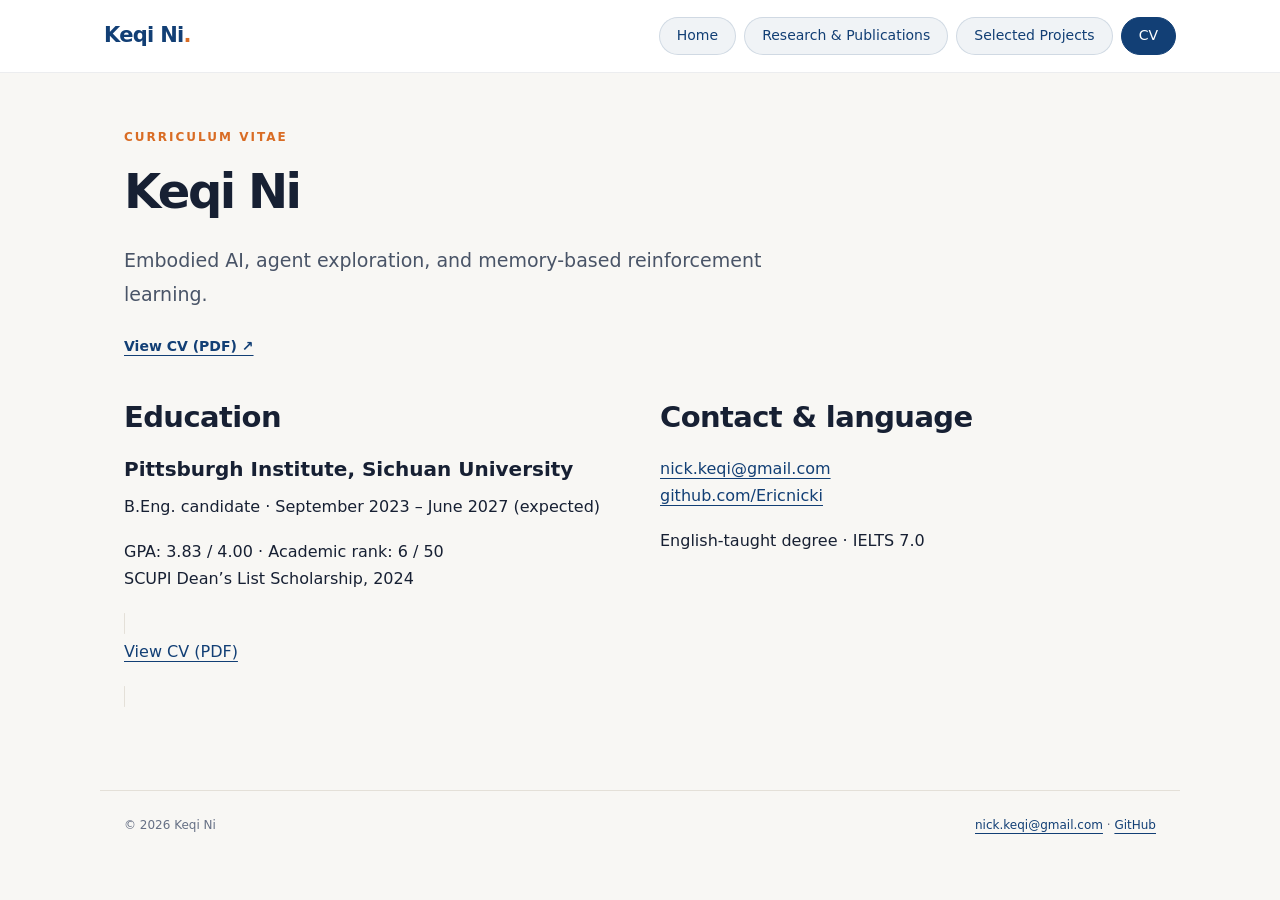
==== cv.html @ 898fedbd "Publish Keqi Ni academic website and selected research code" ====
<!doctype html><html lang="en"><head><meta charset="utf-8"><meta name="viewport" content="width=device-width,initial-scale=1"><title>CV | Keqi Ni</title><meta name="description" content="Keqi Ni — agent exploration, LLM-guided policy learning, and memory-based reinforcement learning for adaptation."><meta name="theme-color" content="#123f75"><link rel="icon" href="assets/favicon.svg" type="image/svg+xml"><link rel="stylesheet" href="style.css"></head><body><a class="skip" href="#main">Skip to content</a><header><nav aria-label="Main navigation"><a class="brand" href="index.html">Keqi Ni<span>.</span></a><div class="navlinks"><a href="index.html">Home</a><a href="research.html">Research & Publications</a><a href="project.html">Selected Projects</a><a href="cv.html" class="active" aria-current="page">CV</a></div></nav></header><main id="main"><div class="intro"><p class="eyebrow">Curriculum vitae</p><h1>Keqi Ni</h1><p class="lead">Embodied AI, agent exploration, and memory-based reinforcement learning.</p><div class="actions"><a class="text-link" href="assets/CV_Keqi_Ni.pdf">View CV (PDF) ↗</a></div></div><div class="two-col"><div><h2>Education</h2><h3>Pittsburgh Institute, Sichuan University</h3><p>B.Eng. candidate · September 2023 – June 2027 (expected)</p><p>GPA: 3.83 / 4.00 · Academic rank: 6 / 50<br>SCUPI Dean’s List Scholarship, 2024</p></div><div><h2>Contact & language</h2><p><a href="mailto:nick.keqi@gmail.com">nick.keqi@gmail.com</a><br><a href="https://github.com/Ericnicki">github.com/Ericnicki</a></p><p>English-taught degree · IELTS 7.0</p></div></div><object class="pdf" data="assets/CV_Keqi_Ni.pdf" type="application/pdf" aria-label="Keqi Ni one-page curriculum vitae"><p><a href="assets/CV_Keqi_Ni.pdf">View CV (PDF)</a></p></object></main><footer><span>© 2026 Keqi Ni</span><span><a href="mailto:nick.keqi@gmail.com">nick.keqi@gmail.com</a> · <a href="https://github.com/Ericnicki">GitHub</a></span></footer></body></html>
---- style.css ----
:root{--navy:#172033;--blue:#123f75;--orange:#d96c24;--gold:#f3b45b;--muted:#667085;--bg:#f8f7f4;--line:#e4e0d8}*{box-sizing:border-box}html{scroll-behavior:smooth}body{margin:0;background:var(--bg);color:var(--navy);font:16px/1.7 Inter,Aptos,"Segoe UI",system-ui,sans-serif}a{color:var(--blue);text-underline-offset:4px}a:hover{color:#9d4a12}header{position:sticky;top:0;z-index:10;background:#fffffff5;backdrop-filter:blur(12px);border-bottom:1px solid #17203314}nav{max-width:1120px;margin:auto;display:flex;align-items:center;justify-content:space-between;gap:20px;padding:17px 24px}.brand{font-size:21px;font-weight:800;text-decoration:none;letter-spacing:-.7px}.brand span{color:var(--orange)}.navlinks{display:flex;gap:8px;flex-wrap:wrap}.navlinks a{font-size:14px;text-decoration:none;border-radius:24px;background:#123f7510;border:1px solid #123f7524;padding:6px 17px;white-space:nowrap}.navlinks a.active,.navlinks a:hover{background:var(--blue);border-color:var(--blue);color:white}main{max-width:1080px;margin:0 auto;padding:54px 24px 80px}.eyebrow{font-size:12px;font-weight:750;letter-spacing:2px;text-transform:uppercase;color:var(--orange);margin:0 0 18px}h1{font-size:clamp(38px,5.5vw,66px);letter-spacing:-2.5px;line-height:1.12;margin:0 0 24px;font-weight:800}h1 em{font-style:normal;color:var(--blue)}h2{font-size:29px;line-height:1.3;letter-spacing:-.6px;margin:0 0 18px}h3{font-size:20px;line-height:1.4;margin:0 0 10px}p{margin:0 0 18px}.lead{font-size:19px;line-height:1.8;color:#495467;max-width:670px}.hero{display:grid;grid-template-columns:1.2fr .8fr;gap:60px;align-items:center;padding:18px 0 62px}.hero-graphic{padding:24px;background:white;border:1px solid var(--line);border-radius:12px;box-shadow:0 10px 24px #1720330b}.hero-graphic svg{display:block;width:100%;height:auto}.hero-graphic p{font-size:12px;letter-spacing:1.3px;text-transform:uppercase;color:var(--muted);margin:12px 0 0}.actions{display:flex;gap:10px;flex-wrap:wrap;margin-top:24px}.button{display:inline-flex;text-decoration:none;align-items:center;gap:12px;padding:10px 19px;font-size:14px;font-weight:650;border-radius:6px;border:1px solid #123f7533;color:var(--blue);background:white}.button.primary{color:white;background:var(--blue)}.button:hover{background:#e8edf3;color:var(--blue)}.button.primary:hover{background:#21548d;color:white}.rule{border:0;border-top:1px solid var(--line);margin:0 0 46px}section+section{margin-top:54px}.section-head{display:flex;justify-content:space-between;align-items:baseline;gap:20px}.muted,.caption{color:var(--muted)}.caption{font-size:13px;line-height:1.6;margin-top:10px}.grid3{display:grid;grid-template-columns:repeat(3,1fr);gap:28px}.interest{border-top:3px solid var(--blue);padding-top:22px}.interest:nth-child(2){border-color:var(--orange)}.interest:nth-child(3){border-color:var(--gold)}.interest p{color:var(--muted);font-size:15px}.small-label{font-size:12px;letter-spacing:1.3px;font-weight:750;text-transform:uppercase;color:var(--orange)}.project-feature{display:grid;grid-template-columns:1fr 1fr;gap:32px;padding:28px;background:white;border:1px solid var(--line);border-radius:9px}.project-feature img{width:100%;border-radius:5px;align-self:center}.pub{display:grid;grid-template-columns:82px 1fr;gap:22px;padding:27px 0;border-top:1px solid var(--line)}.pub .year{font-size:22px;color:var(--orange);font-weight:700}.pub h3{font-size:19px}.pub p{font-size:14px;margin-bottom:7px;color:var(--muted)}.pub strong{color:var(--navy)}.pub .venue{color:var(--blue);font-weight:600}.tag{font-size:11px;padding:3px 8px;margin-left:8px;background:#123f750c;color:var(--blue);border-radius:20px;white-space:nowrap}.intro{max-width:780px;margin-bottom:40px}.intro h1{font-size:48px}.project-title{max-width:880px}video{display:block;width:100%;aspect-ratio:1.6;background:#111a29;border-radius:7px}.video-grid{display:grid;grid-template-columns:1fr 1fr;gap:30px}.video-card h3{font-size:17px}.video-card p{font-size:13px;color:var(--muted)}.video-card{background:white;border:1px solid var(--line);border-radius:9px;padding:17px}.video-card video{margin-bottom:14px}.data-box{background:white;padding:28px;border:1px solid var(--line);border-radius:8px}.table-wrap{overflow:auto}table{border-collapse:collapse;width:100%;font-size:14px;text-align:left}th{font-size:12px;color:var(--muted);font-weight:650;background:#f8f7f4}td,th{padding:13px 16px;border-bottom:1px solid var(--line)}tr.highlight td{color:var(--blue);font-weight:700}aside.note{margin:24px 0;padding:17px 22px;border-left:3px solid var(--orange);background:#fff4e9;font-size:14px;color:#66503c}.two-col{display:grid;grid-template-columns:1fr 1fr;gap:40px}.timeline{border-left:2px solid var(--line);padding-left:24px}.timeline article{margin-bottom:30px}.timeline .date{font-size:12px;color:var(--orange);font-weight:700}.timeline p{color:var(--muted);font-size:14px}.pdf{width:100%;height:900px;border:1px solid var(--line);border-radius:8px;background:white;margin-top:30px}footer{border-top:1px solid var(--line);padding:24px;max-width:1080px;margin:auto;display:flex;justify-content:space-between;gap:16px;font-size:12px;color:var(--muted)}.skip{position:absolute;left:15px;top:-80px;background:white;padding:8px}.skip:focus{top:10px;z-index:20}a:focus-visible{outline:3px solid var(--orange);outline-offset:4px}.project-meta{display:flex;gap:20px;flex-wrap:wrap;font-size:13px;color:var(--muted);margin-bottom:30px}.overview-stat{font-size:14px;padding:18px 0;border-top:1px solid var(--line);margin-top:25px}.overview-stat strong{font-size:25px;color:var(--blue);margin-right:8px}.text-link{font-size:14px;font-weight:650}.cv-summary{margin-top:35px;padding:25px;background:white;border:1px solid var(--line);border-radius:8px}@media(max-width:760px){nav{align-items:flex-start;flex-direction:column;gap:12px;padding:14px 20px}.navlinks{gap:6px}.navlinks a{font-size:12px;padding:5px 11px}main{padding:34px 20px 55px}.hero{grid-template-columns:1fr;gap:30px;padding-bottom:38px}.hero-graphic{max-width:460px}.grid3,.two-col,.project-feature,.video-grid{grid-template-columns:1fr;gap:24px}.intro h1{font-size:36px;letter-spacing:-1.5px}.pub{grid-template-columns:55px 1fr;gap:12px}.pub h3{font-size:17px}.section-head{display:block}footer{flex-direction:column;gap:5px}.pdf{height:650px}h1{letter-spacing:-1.8px}.data-box{padding:18px}td,th{padding:10px}}
.profile-home{display:grid;grid-template-columns:230px 1fr;gap:56px;align-items:center;padding:18px 0 20px}.portrait{width:230px;height:285px;object-fit:cover;object-position:50% 65%;border-radius:10px}.profile-home h1{font-size:48px;margin-bottom:27px}.profile-home h2{font-size:19px}.institutions article+article{margin-top:22px}.institutions h3{font-size:18px;margin:4px 0}.institutions p{font-size:14px;color:var(--muted);margin:0}.project-jump{display:flex;gap:12px;padding:0 0 28px;margin-bottom:35px;border-bottom:1px solid var(--line)}.project-jump a{font-size:14px;text-decoration:none;padding:6px 14px;background:#123f7510;border-radius:22px}.spaced{margin-top:38px}.metric-grid{display:grid;grid-template-columns:repeat(3,1fr);gap:18px}.metric-grid article{padding:23px;border:1px solid var(--line);background:white;border-radius:8px}.metric-grid strong{display:block;font-size:31px;color:var(--blue)}.metric-grid span{font-size:13px;color:var(--muted)}.curve{margin:28px 0;padding:16px;border:1px solid var(--line);border-radius:8px;background:white}.curve img{display:block;width:100%;height:auto}.curve figcaption{font-size:13px;color:var(--muted);margin-top:12px}.thesis{font-size:15px;overflow-wrap:anywhere}.thesis h1{font-size:30px;letter-spacing:-.7px}.thesis h2{font-size:23px;margin-top:32px}.thesis h3{font-size:18px;margin-top:22px}.thesis table{display:block;overflow-x:auto;margin:20px 0}.thesis pre{overflow-x:auto;background:#f0eeea;padding:14px;font-size:12px}.thesis-preview{border:1px solid var(--line);padding:20px;border-radius:8px;background:white;margin-top:28px}.thesis-preview summary{color:var(--blue);font-weight:700;cursor:pointer}.thesis-preview[open] summary{margin-bottom:22px}#ttt,#jepa{scroll-margin-top:150px}@media(max-width:760px){.profile-home{grid-template-columns:1fr;gap:25px}.portrait{width:190px;height:235px}.profile-home h1{font-size:40px}.metric-grid{grid-template-columns:1fr}.metric-grid article{padding:15px 20px}.project-jump{flex-wrap:wrap}.curve{padding:8px}.profile-home h2{font-size:21px}}
/* Selected Projects: readable research stories, evidence, and architecture. */
.project-intro{max-width:930px;margin-bottom:32px}.project-intro h1{font-size:clamp(35px,4.6vw,52px);line-height:1.14}.project-overview{display:grid;grid-template-columns:1fr 1fr;gap:22px;margin-bottom:30px}.overview-card{padding:27px;text-decoration:none;background:white;border:1px solid var(--line);border-top:3px solid var(--blue);border-radius:9px;transition:box-shadow .18s,transform .18s}.overview-card:nth-child(2){border-top-color:var(--orange)}.overview-card:hover{box-shadow:0 10px 26px #1720330c;transform:translateY(-2px);color:var(--navy)}.overview-card h2{font-size:23px;margin:9px 0 12px}.overview-card p{font-size:14px;color:var(--muted)}.overview-link{font-size:13px;font-weight:700;color:var(--blue)}.project-heading{max-width:850px}.featured-project{padding-top:52px;border-top:1px solid var(--line)}.featured-project h2{font-size:36px;line-height:1.18}.research-story{display:grid;grid-template-columns:1fr 1fr;gap:38px;margin:32px 0}.research-story h3{font-size:21px;margin:10px 0 14px}.research-story p{font-size:15px;color:#495467}.architecture-card{margin:36px 0;background:white;border:1px solid var(--line);border-radius:12px;overflow:hidden;box-shadow:0 8px 24px #17203306}.architecture-heading{padding:25px 26px 16px;display:flex;gap:20px;align-items:center;justify-content:space-between}.architecture-heading h3{font-size:23px;margin:7px 0 0}.architecture-tabs{display:flex;flex-wrap:wrap;gap:8px;padding:0 26px 23px;border-bottom:1px solid var(--line)}.architecture-tabs button{border:1px solid #123f7526;background:#f5f7fa;border-radius:22px;padding:9px 17px;color:var(--blue);font:inherit;font-size:13px;font-weight:600;line-height:1.3;cursor:pointer}.architecture-tabs button[aria-selected=true]{color:white;background:var(--blue);border-color:var(--blue)}.architecture-tabs button:focus-visible{outline:3px solid var(--orange);outline-offset:3px}.arch-viewport{overflow-x:auto;overscroll-behavior-x:contain}.architecture-image{display:block;width:100%;height:auto}.diagram-description,.architecture-card>.caption{padding:0 26px;margin:0 0 17px;font-size:14px;color:#495467}.diagram-expand{font-size:12px;font-weight:650;white-space:nowrap}.architecture-card [role=tabpanel]>.diagram-expand{display:inline-block;margin:0 26px 23px}.architecture-scroll-hint{display:none;font-size:12px;color:var(--muted);padding:0 26px 17px;margin:0}.method-facts{display:grid;grid-template-columns:repeat(4,1fr);gap:18px;margin:28px 0}.method-facts>div{border-top:2px solid #123f7526;padding-top:17px}.method-facts strong{display:block;color:var(--blue);font-size:22px}.method-facts span{font-size:12px;color:var(--muted)}.technical-details{background:#fff;border:1px solid var(--line);padding:19px 23px;border-radius:8px;margin:26px 0}.technical-details summary{font-weight:650;color:var(--blue);cursor:pointer}.technical-details[open] summary{margin-bottom:20px}.technical-details table{min-width:650px}.technical-details td:first-child{font-weight:600;white-space:nowrap}.project-results{display:grid;grid-template-columns:.7fr 1.3fr;gap:30px;align-items:start;margin:40px 0 20px}.project-results h3{font-size:28px}.project-results p{font-size:14px;color:var(--muted)}.project-results table{background:white}.project-results th[scope=row],.ood-comparison th[scope=row]{background:transparent;font-size:13px;color:var(--navy);font-weight:500}.project-results .highlight th,.ood-comparison .highlight th{color:var(--blue);font-weight:700}.project-resources{border-top:1px solid var(--line);padding-top:27px;margin-top:34px}.project-resources p{max-width:760px;color:var(--muted);font-size:15px}.project-resources .actions{align-items:center}.ood-comparison{border:1px solid #123f7526;border-radius:10px;overflow:hidden;background:white;margin:32px 0}.comparison-heading{background:#edf3fa;padding:24px 26px 18px}.comparison-heading h3{font-size:25px;color:var(--blue)}.comparison-heading p{font-size:14px;margin-bottom:7px}.ood-comparison>.caption{padding:14px 23px 17px;margin:0}.ood-comparison table{min-width:630px}.ood-comparison td strong{color:var(--navy)}[role=tabpanel][hidden]{display:none!important}@media(max-width:760px){.project-overview,.research-story,.project-results{grid-template-columns:1fr;gap:22px}.overview-card{padding:23px}.featured-project h2{font-size:29px}.architecture-heading{padding:21px 18px 14px;display:block}.architecture-heading h3{font-size:21px}.architecture-heading>.diagram-expand{display:block;margin-top:12px}.architecture-tabs{padding:0 18px 17px;gap:6px}.architecture-tabs button{padding:8px 10px;font-size:12px}.architecture-image{min-width:850px}.architecture-scroll-hint{display:block}.diagram-description,.architecture-card>.caption{padding:0 18px}.method-facts{grid-template-columns:1fr 1fr}.project-results{margin-top:30px}.project-results table{min-width:540px}.comparison-heading{padding:21px 19px}.comparison-heading h3{font-size:23px}.technical-details{padding:18px}.project-intro h1{font-size:35px}}

.idea-strip,.problem-statement{padding:23px 26px;background:#edf3fa;border-left:3px solid var(--blue);border-radius:0 8px 8px 0;margin:27px 0}.idea-strip p,.problem-statement p{font-size:15px;color:#495467;margin:10px 0 0}.problem-statement h3{margin:8px 0 12px}.idea-strip .small-label{color:var(--blue)}

.chinese-name{display:inline-block;font-size:.55em;letter-spacing:0;font-weight:500;color:var(--muted);margin-left:12px;vertical-align:middle}@media(max-width:760px){.chinese-name{margin-left:9px}}
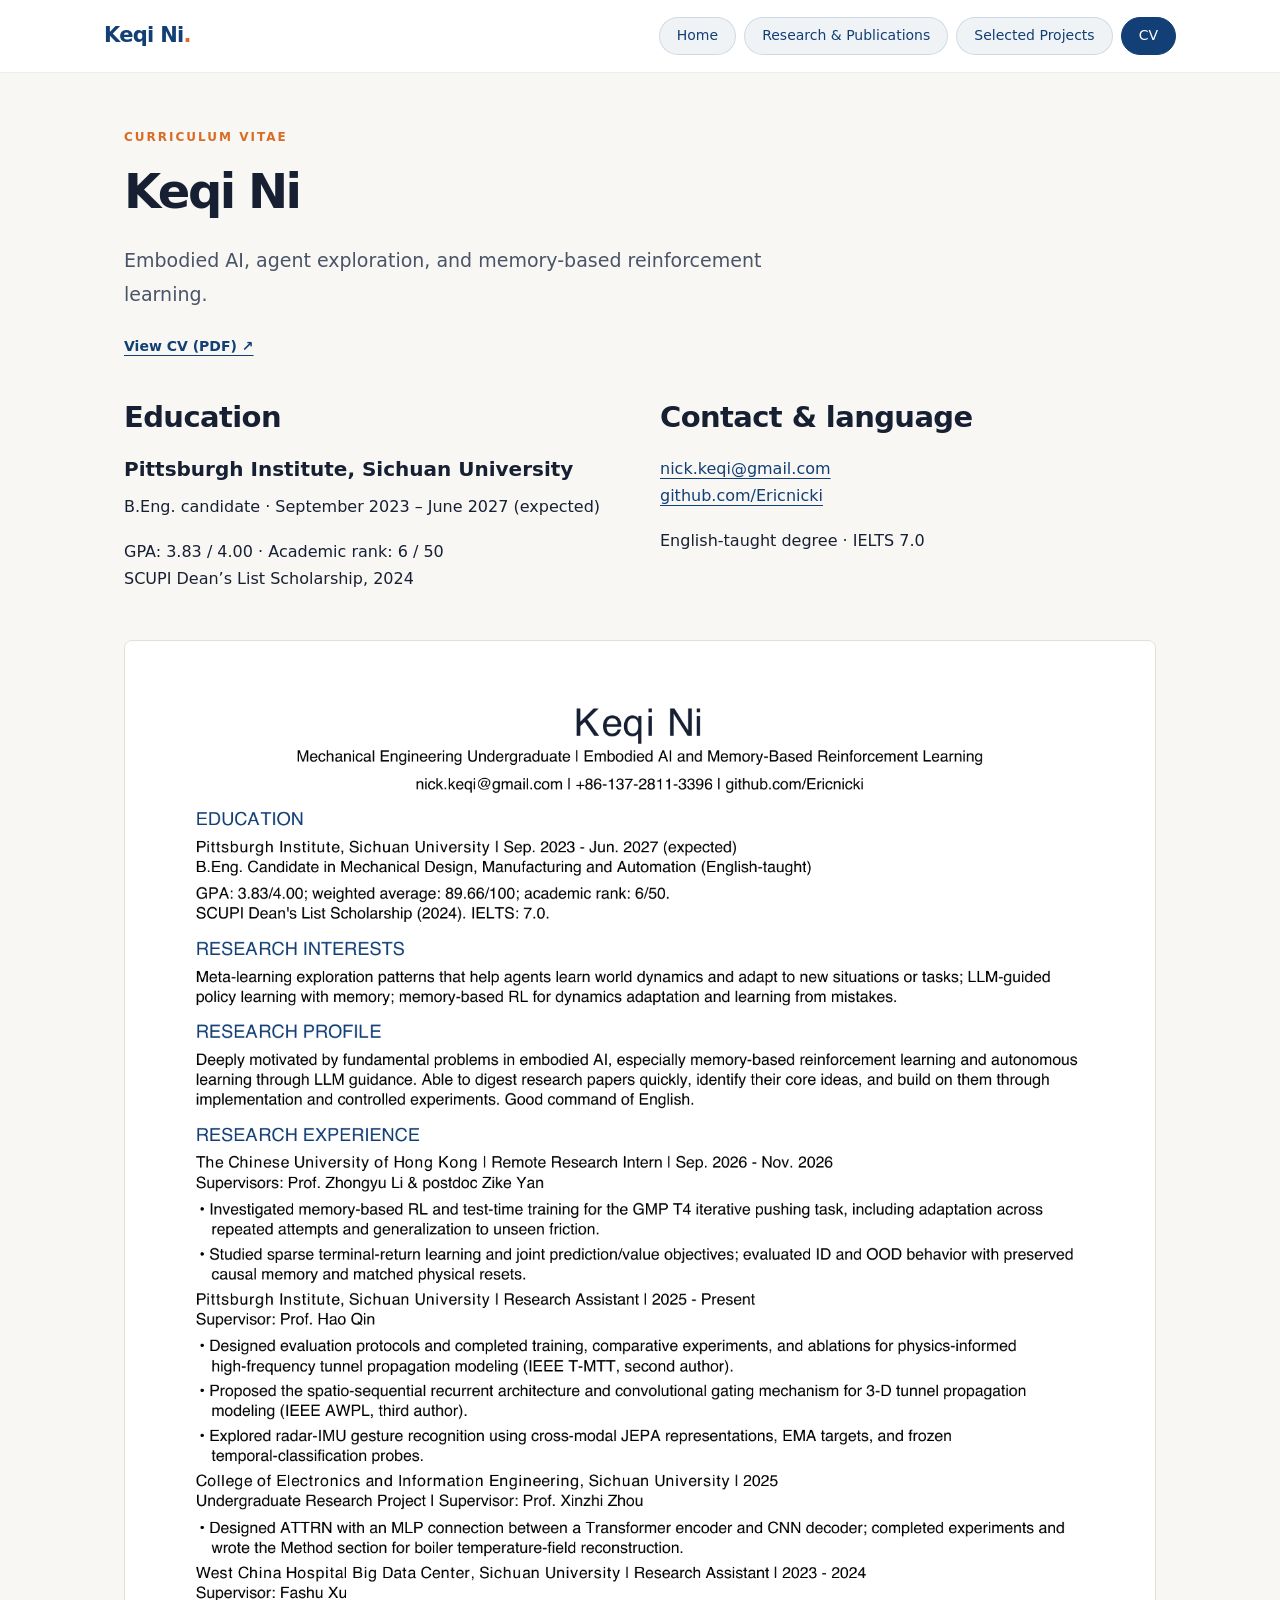
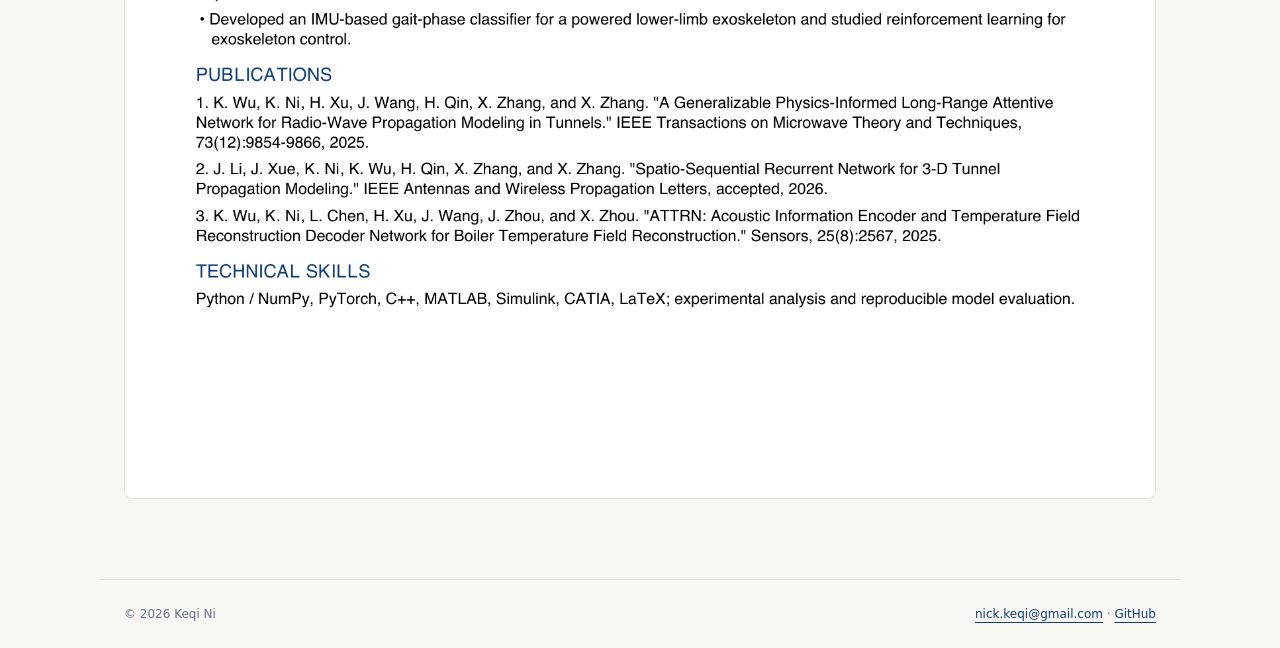
==== commit c68987b1: "Refine bio and research order, add result controls and fix CV display" ====
--- a/cv.html
+++ b/cv.html
@@ -1 +1 @@
-<!doctype html><html lang="en"><head><meta charset="utf-8"><meta name="viewport" content="width=device-width,initial-scale=1"><title>CV | Keqi Ni</title><meta name="description" content="Keqi Ni — agent exploration, LLM-guided policy learning, and memory-based reinforcement learning for adaptation."><meta name="theme-color" content="#123f75"><link rel="icon" href="assets/favicon.svg" type="image/svg+xml"><link rel="stylesheet" href="style.css"></head><body><a class="skip" href="#main">Skip to content</a><header><nav aria-label="Main navigation"><a class="brand" href="index.html">Keqi Ni<span>.</span></a><div class="navlinks"><a href="index.html">Home</a><a href="research.html">Research & Publications</a><a href="project.html">Selected Projects</a><a href="cv.html" class="active" aria-current="page">CV</a></div></nav></header><main id="main"><div class="intro"><p class="eyebrow">Curriculum vitae</p><h1>Keqi Ni</h1><p class="lead">Embodied AI, agent exploration, and memory-based reinforcement learning.</p><div class="actions"><a class="text-link" href="assets/CV_Keqi_Ni.pdf">View CV (PDF) ↗</a></div></div><div class="two-col"><div><h2>Education</h2><h3>Pittsburgh Institute, Sichuan University</h3><p>B.Eng. candidate · September 2023 – June 2027 (expected)</p><p>GPA: 3.83 / 4.00 · Academic rank: 6 / 50<br>SCUPI Dean’s List Scholarship, 2024</p></div><div><h2>Contact & language</h2><p><a href="mailto:nick.keqi@gmail.com">nick.keqi@gmail.com</a><br><a href="https://github.com/Ericnicki">github.com/Ericnicki</a></p><p>English-taught degree · IELTS 7.0</p></div></div><object class="pdf" data="assets/CV_Keqi_Ni.pdf" type="application/pdf" aria-label="Keqi Ni one-page curriculum vitae"><p><a href="assets/CV_Keqi_Ni.pdf">View CV (PDF)</a></p></object></main><footer><span>© 2026 Keqi Ni</span><span><a href="mailto:nick.keqi@gmail.com">nick.keqi@gmail.com</a> · <a href="https://github.com/Ericnicki">GitHub</a></span></footer></body></html>+<!doctype html><html lang="en"><head><meta charset="utf-8"><meta name="viewport" content="width=device-width,initial-scale=1"><title>CV | Keqi Ni</title><meta name="description" content="Keqi Ni — agent exploration, LLM-guided policy learning, and memory-based reinforcement learning for adaptation."><meta name="theme-color" content="#123f75"><link rel="icon" href="assets/favicon.svg" type="image/svg+xml"><link rel="stylesheet" href="style.css"></head><body><a class="skip" href="#main">Skip to content</a><header><nav aria-label="Main navigation"><a class="brand" href="index.html">Keqi Ni<span>.</span></a><div class="navlinks"><a href="index.html">Home</a><a href="research.html">Research & Publications</a><a href="project.html">Selected Projects</a><a href="cv.html" class="active" aria-current="page">CV</a></div></nav></header><main id="main"><div class="intro"><p class="eyebrow">Curriculum vitae</p><h1>Keqi Ni</h1><p class="lead">Embodied AI, agent exploration, and memory-based reinforcement learning.</p><div class="actions"><a class="text-link" href="assets/CV_Keqi_Ni.pdf">View CV (PDF) ↗</a></div></div><div class="two-col"><div><h2>Education</h2><h3>Pittsburgh Institute, Sichuan University</h3><p>B.Eng. candidate · September 2023 – June 2027 (expected)</p><p>GPA: 3.83 / 4.00 · Academic rank: 6 / 50<br>SCUPI Dean’s List Scholarship, 2024</p></div><div><h2>Contact & language</h2><p><a href="mailto:nick.keqi@gmail.com">nick.keqi@gmail.com</a><br><a href="https://github.com/Ericnicki">github.com/Ericnicki</a></p><p>English-taught degree · IELTS 7.0</p></div></div><img class="cv-preview" src="assets/cv-preview.png" width="1556" height="2200" alt="Curriculum vitae of Keqi Ni, including education, research experience, publications and technical skills. Use the PDF link above for selectable text."></main><footer><span>© 2026 Keqi Ni</span><span><a href="mailto:nick.keqi@gmail.com">nick.keqi@gmail.com</a> · <a href="https://github.com/Ericnicki">GitHub</a></span></footer></body></html>
--- a/style.css
+++ b/style.css
@@ -7,3 +7,17 @@
 .idea-strip,.problem-statement{padding:23px 26px;background:#edf3fa;border-left:3px solid var(--blue);border-radius:0 8px 8px 0;margin:27px 0}.idea-strip p,.problem-statement p{font-size:15px;color:#495467;margin:10px 0 0}.problem-statement h3{margin:8px 0 12px}.idea-strip .small-label{color:var(--blue)}
 
 .chinese-name{display:inline-block;font-size:.55em;letter-spacing:0;font-weight:500;color:var(--muted);margin-left:12px;vertical-align:middle}@media(max-width:760px){.chinese-name{margin-left:9px}}
+
+.research-directions{grid-template-columns:repeat(2,minmax(0,1fr))}.research-directions .interest:nth-child(4){border-color:var(--blue)}.research-direction-detail{margin-top:30px;padding:24px 28px;background:white;border:1px solid var(--line);border-left:3px solid var(--blue);border-radius:0 8px 8px 0}.research-direction-detail h3{font-size:23px;margin-bottom:17px}.research-direction-detail p:last-child{margin-bottom:0}@media(max-width:760px){.research-directions{grid-template-columns:1fr}.research-direction-detail{padding:21px}}
+
+/* Native, keyboard-accessible result controls; evidence is visible on first visit. */
+.results-disclosure{margin:34px 0;border-top:1px solid var(--line);border-bottom:1px solid var(--line);padding:18px 0}
+.results-disclosure>summary{width:fit-content;cursor:pointer;color:var(--blue);font-weight:650;font-size:16px;padding:5px 2px}
+.results-disclosure>summary:focus-visible{outline:3px solid var(--orange);outline-offset:4px;border-radius:3px}
+.results-hide,.results-disclosure[open]>summary .results-show{display:none}
+.results-disclosure[open]>summary .results-hide{display:inline}
+.results-content{padding-top:12px}
+.results-content>.spaced:first-child{margin-top:12px}
+.results-content>.project-results:first-child{margin-top:15px}
+.cv-preview{display:block;width:100%;height:auto;border:1px solid var(--line);border-radius:8px;background:white;margin:30px auto 0}
+.bio{max-width:900px}
